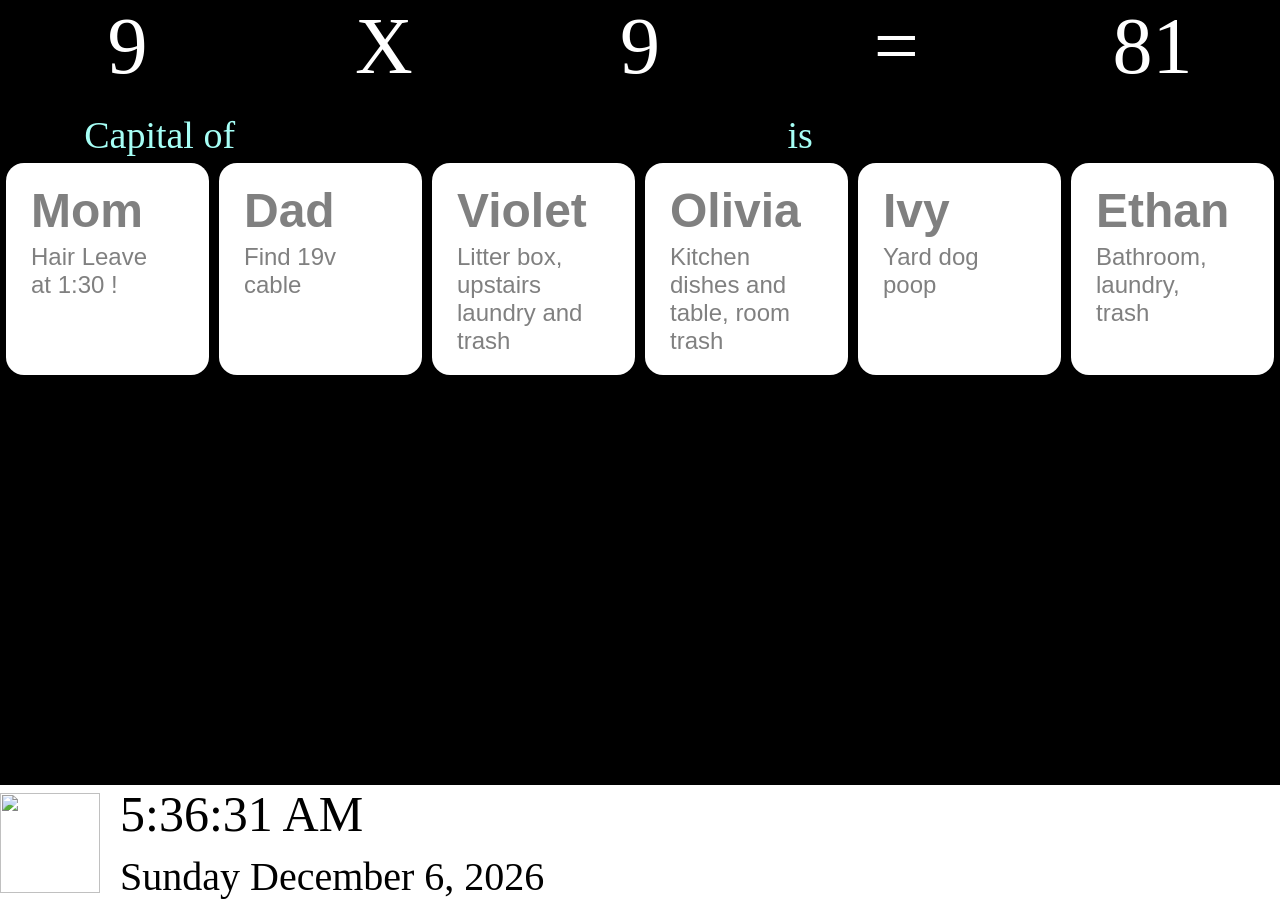
==== index.html @ b6a685a2 "auto-update moon phases" ====
<html>
	<head>
		<meta charset="UTF-8">
		<meta name="viewport" content="width=device-width, initial-scale=1.0">
		<link rel="stylesheet" href="css/styles.css"/>
		<link rel="stylesheet" href="css/charts.css"/>
		<link rel="stylesheet" href="css/backgrounds.css"/>
		<link rel="stylesheet" href="css/buttons.css"/>
		<link rel="stylesheet" href="css/math.css"/>
		<link rel="stylesheet" href="css/statesandcapitals.css"/>
		<link rel="stylesheet" href="css/upcoming.css"/>
		<link rel="stylesheet" href="css/imageslider.css"/>
		<link rel="stylesheet" href="css/datetime.css"/>
		<title>Infobar</title>
	</head>
	<body>
		<div class="main_container">
		<div id="header_top" class="header_top hidden">
			<div>ivy  is going to sams soon</div>
		</div>
		<div id="date_bar" class="date_bar">
			<img id="moon_phase_image" src="https://www.timeanddate.com/scripts/moon.php?i=.99&amp;p=.3&amp;r=0.311" width="100" height="100" class="left-image">
			<div id="time" class="currentTime"></div>
			<div id="date" class="currentDate"></div>
		</div>
		<div class="image_slider hidden" id="image_slider">
			<img src="https://pusheen.com/wp-content/themes/pusheen-custom/img/header-pusheen.gif" alt="Sliding Image">
		</div>
		<p></p>
		<div id="multiply_canvas" class="multiply_canvas hidden">
			<div id="mult1" class="mult_item">9</div>
			<div id="operand" class="mult_item">X</div>
			<div id="mult2"  class="mult_item">9</div>
			<div id="multequals" class="mult_item">=</div>
			<div id="product" class="mult_item">81</div>
		</div>
		<div id="state_canvas" class="component_canvas">
			Capital of 
			<div id="component_state" class="component_item"></div> is 
			<div id="component_capital" class="component_item"></div>
		</div>



		<div class="upcoming">
			<ul id="upcoming_list" class="upcoming-list">
				<!-- Items will be populated here by JavaScript -->
			</ul>
		</div>
		<div style="padding: 4px; margin-top: 20px; margin-left: 20px;"></div>

		
		<div id="button_bar" class="button_bar hidden">
			<div class="button_slot">&nbsp;</div>
			<div class="button_slot">&nbsp;</div>
			<div class="button_slot">&nbsp;</div>
		</div>
		<div class="container hidden">
			<div id="dashboard" class="dashboard table_4 hidden">
				<div id="chore-list" class="cell basic-list chore-list"></div>
				<div id="wish-list" class="cell basic-list wish-list"></div>
				<div id="grocery-list" class="cell basic-list grocery-list"></div>
				<div id="meal-list" class="cell basic-list meal-list cell"></div>
			</div>
			<div id="alerts" class="cell alerts hidden"></div>
			<div id="countdown" class="cell alerts hidden">123</div>
			<div id="finance_strip" class="table_5 hidden">
				<div id="budget" class="cell_small">
					Spending
					<div class="bar-chart" id="barChart"></div>
				</div>
				<div id="debt" class="cell_small">
					Utilities
					<div class="pie-chart-container">
						<div class="pie-chart" id="pieChart"></div>
						<div class="label" id="label1"></div>
						<div class="label" id="label2"></div>
						<div class="label" id="label3"></div>
						<div class="label" id="label4"></div>
					</div>
					<div class="label" id="label1"></div>
					<div class="label" id="label2"></div>
					<div class="label" id="label3"></div>
					<div class="label" id="label4"></div>
				</div>
				<div id="eat-out" class="cell_small">eat-out
					<div class="bar-chart" id="barChart_EatOut"></div>
				</div>
				<div id="savings" class="cell_small">Savings
					<div class="bar-chart" id="barChart_Savings"></div>
					<div id="goals" class="container_col1">
						<div class="row">Dr. Pepper</div>
						<div class="row">Dish Soap</div>
						<div class="row">Milk</div>
						<div class="row">Ham</div>
						<div class="row">Salad & Croutons</div>
						<div class="row">Taco Shells</div>
						<div class="row">Taco Meat</div>
					</div>
				</div>
				<div class="cell_small">
					<div id="grocery" class="container_col1">
						<div class="row">Dr. Pepper</div>
						<div class="row">Dish Soap</div>
						<div class="row">Milk</div>
						<div class="row">Ham</div>
					</div>
				</div>
			</div>
			<!-- <div id="chore-list" class="cell basic-list chore-list"></div>-->
		</div>
		<div class="scene hidden" id="scene">
			<div class="moon"></div>
		</div>
	</div>
		<script src="scripts/scripts.js"></script>
		<script src="scripts/charts.js"></script>
	
		<script>
			
			const slices = [
				{ color: '#4caf50', percent: 30 },
				{ color: '#2196f3', percent: 25 },
				{ color: '#ffeb3b', percent: 20 },
				{ color: '#ff5722', percent: 25 },
        	];

			const labels = ['Internet', 'Power', 'Gas', 'Water'];

			createPieChart('pieChart', slices, labels, 300);

		</script>

		<!-- <script src="scripts/backgrounds.js"></script> -->
		<script src="scripts/math.js"></script>
		<script src="scripts/statesandcapitals.js"></script>
		<script src="scripts/upcoming.js"></script>
		<script src="scripts/date_time.js"></script>

	<!-- 	<script src="scripts/image_slider.js"></script> -->

	</body>
</html>
---- css/styles.css ----
.birthdaybanner {
	background-color: crimson;
	font-size: 70px;
	color: black;
	text-align: center;
}

.alerts {
	background-color: silver;
	margin-top: 10px;
	color: red;
}


.chore-list {
	background-color: lightblue;
}

.basic-cell {
	background-color: black;
	background-color: white;;
	margin-top: 30px;
	font-family: 'Roboto', sans-serif
}

.basic-list {
	list-style-type: none;
	font-family: 'Roboto', sans-serif;
	font-size: 30px;
	margin-top: 30px;
}

.basic-list ul {
	list-style-type: none;
	padding: 0;
	margin: 1;
}

.basic-list li {
	text-align: left;
	padding: 1;
}

.grocery-list {
	background-color: lightgreen;
}

.wish-list {
	background-color: pink;
}

.meal-list {
	background-color: darkred;
	color: white;
}

.table_2 {
	display: grid;
	grid-template-columns: 1fr 1fr;
	gap: 1px;
	border: #000 1px;
}

.table_4 {
	grid-template-columns: 1fr 1fr 1fr 1fr;
	gap: 1px;
	border: 1px dashed #000
}

.table_5 {
	display: grid;
	grid-template-columns: 1fr 1fr 1fr 1fr 1fr;
	gap: 1px;
	border: 1px groove orange;
}

.cell {
	border: 1px darkorange;
	border-style: groove;
	padding: 2px;
	text-align: center;
	font-size: 30px;
	color: yellow;
}

.cell_small {
	border: 1px sienna;
	border-style: double;
	padding: 2px;
	text-align: center;
	font-size: 16px;
	color: yellow;
}

.dark {
	background-color: black;
	color: gold;
}

.alert-large {
	font-size: 100px;
}



div {
	background-color: black;
	color: gray;
	font-size: 50;
}
.main_container {
	min-height: 100vh; /* Ensures body takes at least 100% of the viewport height */
    box-sizing: border-box; /* Includes padding and borders in the height calculation */
}
html, body {
    height: 100%;
    margin: 0;
    padding: 0;
}

body {
    min-height: 100vh; /* Ensures body takes at least 100% of the viewport height */
    box-sizing: border-box; /* Includes padding and borders in the height calculation */
}



.container_col1 {
	display: flex;
	flex-direction: column;
	/* Arrange child divs in a column (one per row) */
	max-width: 100px;
	/* Optional: set a max width */
	margin: 1px;
	/* Center the container horizontally */
	font-size: 14px;
}

.container { 
    margin: 0 auto;
    padding: 0 1rem;
    display: flex;
    flex-direction: row;
    align-items: stretch;
}

.row {
	padding: 1px;
	border: 1px solid #ddd; 
	border-radius: 2rem;
	/* Border around each row */
	background-color: rgb(242, 242, 193);
	/* Light background color */
	margin-bottom: 1px;
	/* Space between rows */
	font-size: inherit;
}
.left-content {
	margin-top: 20px;
	display: flex;
	flex-direction: column;
	/* Stack text and image vertically */
	justify-content: center;
	/* Center the text and image vertically */
	flex: 1;
	text-align: left;
}

.right-content {
	text-align: right;
}
.right-content img {
	max-height: 200px;
	height: auto;
	width: auto;
	/* Maintains aspect ratio */
}

.hidden {
	display: none;
}

.header_top {
    width: 100%;
    padding: 1rem;
}

.body-grid {
    width: 100%;
    display: grid;
    grid-template-columns: repeat(6, 1fr);
    gap: 2rem;
}

.body-grid__item {
    padding: 2rem;
    border: 1px solid #ddd;
    background-color: #f9f9f9;
}

.footer {
    width: 100%;
    padding: 1rem;
    background-color: #444;
    color: #fff;
    text-align: center;
}
---- css/charts.css ----
.bar-chart {
    display: flex;
    align-items: flex-end;
    justify-content: space-between;
    width: 200px;
    height: 100px;
    margin: 3px auto;
    border: none;
}

.bar {
    width: 30px;
    background-color: #4caf50;
    text-align: center;
    color: #fff;
    margin: 0 2px;
    display: flex;
    align-items: flex-end;
    justify-content: center;
    font-size: 12px;
    border-radius: 5px 5px 0 0;
}

.line-chart {
    width: 300px;
    height: 200px;
    margin: 50px auto;
}

.pie-chart-container {
    position: relative;
    width: 300px;
    height: 200px;
    margin: 1px auto;
}

.pie-chart {
    width: 100%;
    height: 100%;
    border-radius: 50%;
    position: absolute;
    top: 0;
    left: 0;
}

.label {
    position: absolute;
    font-size: 12px;
    font-weight: bold;
    color: white;
    transform: translate(-50%, -50%);
}
---- css/backgrounds.css ----
.scene {
    position: relative;
    height: 100vh; /* Full height of the viewport */
    width: 100vw;
    background-color: #000; /* Example scene background */
    overflow: hidden;
}

.moon {
    position: absolute;
    bottom: 0;
    left: 50%;
    transform: translateX(-50%) translateY(0); /* Start at the bottom */
    background: radial-gradient(circle at 30% 30%, #ffff99, #ffff99 15%, #e6e6e6 30%, #e6e6e6);
    box-shadow: 0 0 20px #ffff99;
    width: 100px;
    height: 100px;
    background-color: #fff;
    border-radius: 50%; /* Make the moon a circle */
    transition: transform 10s ease-in-out;
}


.star {
    position: absolute;
    width: 2px;
    height: 2px;
    background-color: white;
    border-radius: 50%;
    animation: twinkle linear infinite;
}

.cloud {
    position: absolute;
    height: 100px;
    animation: floatCloud 1s linear infinite;  /* Adjust the duration as needed */
}

.cloud-part {
    position: absolute;
    background: rgba(255, 255, 255, 0.3);
    border-radius: 50%;
}

@keyframes floatCloud {
    0% { transform: translateX(-100%); }
    100% { transform: translateX(100vw); }
}

@keyframes twinkle {
    0%, 100% { opacity: 0; }
    50% { opacity: 1; }
}
---- css/buttons.css ----
.button_bar {
	position: fixed;
	top: 0;
	left: 0;
	height: 100%;
	width: 100px;
}

.button_slot {
	margin: 5px;
	background-color: rgb(255, 255, 255);
	border: #000;
	border-width: 2px;
	border-radius: 50px;
	width: 100px;
	height: 100px;
	visibility: visible;
}
---- css/math.css ----
.multiply_canvas {
	background-color: #000;
	color: rgb(144, 124, 255);
	font-size: 60px;
	display: grid;
	grid-template-columns: 1fr 1fr 1fr 1fr 1fr;
	gap: 1px;
	border: 1;
}

.mult_item {
	border: 1px rgb(251, 251, 251);
	border-style: none;
	padding: 1px;
	text-align: center;
	font-size: 80px;
	color: rgb(255, 255, 255);
	background-color: #000000;
}
---- css/statesandcapitals.css ----
.component_canvas {
	background-color: rgba(0, 0, 0, 0.566);
	color: rgb(166, 255, 246);
	font-size: 38px;
	display: grid;
	grid-template-columns: 1fr 1fr 1fr 1fr;
	gap: 1px;
	border: 1;
    text-align: center;
    margin-top: 20px;
	margin-bottom: 5px;
}

.component_item {
	border: 1px rgb(25, 0, 255);
	border-style: none;
	padding: 1px;
	text-align: center;
	font-size: 42px;
	color: rgb(192, 217, 249);
	background-color: #000000;
    text-align: center;
}
---- css/upcoming.css ----
.upcoming {
    font-family: Verdana, Geneva, Tahoma, sans-serif;
    background-color: rgb(0, 0, 0);
    font-size: large;
    color: black;
    margin: 0;
    padding: 1px;
    border-radius: 10px;
}

.upcoming-list {
    background-color: rgb(0, 0, 0);
    font-size: large;
    color: black;
    margin: 0;
    padding: 0;
    display: flex;
    justify-content: space-between; /* Space items evenly */
    flex-wrap: nowrap; /* Prevent wrapping to new rows */
}

.upcoming-item {
    width: calc(80% - 5px); /* Ensure each item takes 20% of the row (5 items per row) */
    font-size: 24px;
    background-color: white;
    border-radius: 18px;
    padding: 10px;
    margin: 0 5px;
    list-style-type: none;
    text-align: left;
    text-wrap: nowrap;
}

.upcoming-item h1 {
    margin: 0;
    padding: 0;
}

.upcoming-item span {
    display: block; /* Make sure the span behaves like a paragraph */
    margin-top: 5px;
    white-space: normal; /* Allow natural word wrapping */
    word-wrap: normal; /* Ensure text wraps normally */
    overflow-wrap: break-word; /* Break long words if necessary */
}
---- css/imageslider.css ----
/* Style for the image container that will slide */
.image-slider {
    position: fixed;
    bottom: -100%; /* Start off-screen */
    left: 0;
    width: 100%; /* Adjust the width as needed */
    height: 300px; /* Adjust the height to your needs */
    background-color: transparent;
    z-index: 4; /* Behind the date_bar */
    overflow: hidden;
    transition: bottom 10s ease-in-out; /* Slow transition */
}

.image-slider img {
    width: 100%;
    height: 100%;
    object-fit: cover; /* Adjust to keep image aspect ratio */
}
---- css/datetime.css ----
.date_bar {
    display: grid;
    grid-template-columns: auto 1fr; /* Two columns: image on the left, text on the right */
    grid-template-rows: auto auto; /* Two rows */
    gap: 10px; /* Optional: space between image and text */
    align-items: center;
    position: fixed;
    bottom: 0;
    left: 0;
    width: 100%;
    z-index: 5;
    background-color: white;
    color: #000;
}

.left-image {
    grid-row: span 2; /* Image spans two rows */
    max-height: 100px; /* Adjust as needed */
    margin-right: 10px;
}

.text-container {
    display: grid;
    grid-template-rows: auto auto; /* Two rows for time and date */
    text-align: right;
}

.currentTime {
    font-size: 50px;
    background-color: white;
    color: black;
}

.currentDate {
    font-size: 40px;
    background-color: white;
    color: black;
}
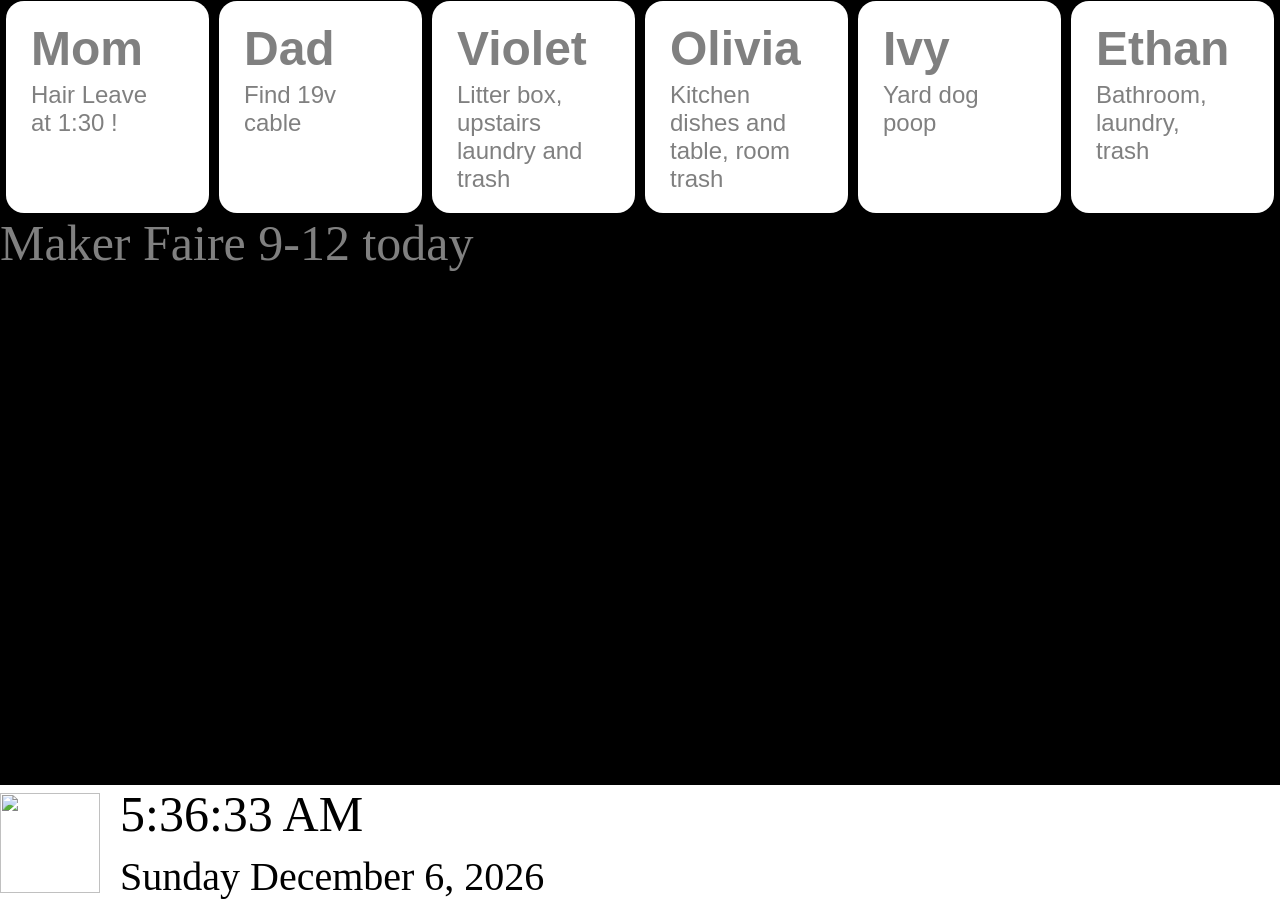
==== commit 50adca25: "reordered styles" ====
--- a/index.html
+++ b/index.html
@@ -2,31 +2,35 @@
 	<head>
 		<meta charset="UTF-8">
 		<meta name="viewport" content="width=device-width, initial-scale=1.0">
+		<title>Infobar</title>
+		<link rel="stylesheet" href="css/alerts.css"/>
+		<link rel="stylesheet" href="css/backgrounds.css"/>
+		<link rel="stylesheet" href="css/birthday.css"/>
+		<link rel="stylesheet" href="css/buttons.css"/>
+		<link rel="stylesheet" href="css/charts.css"/>
+		<link rel="stylesheet" href="css/chores.css"/>
+		<link rel="stylesheet" href="css/datetime.css"/>
+		<link rel="stylesheet" href="css/grocery.css"/>
+		<link rel="stylesheet" href="css/imageslider.css"/>
+		<link rel="stylesheet" href="css/math.css"/>
+		<link rel="stylesheet" href="css/meals.css"/>
+		<link rel="stylesheet" href="css/statesandcapitals.css"/>
 		<link rel="stylesheet" href="css/styles.css"/>
-		<link rel="stylesheet" href="css/charts.css"/>
-		<link rel="stylesheet" href="css/backgrounds.css"/>
-		<link rel="stylesheet" href="css/buttons.css"/>
-		<link rel="stylesheet" href="css/math.css"/>
-		<link rel="stylesheet" href="css/statesandcapitals.css"/>
 		<link rel="stylesheet" href="css/upcoming.css"/>
-		<link rel="stylesheet" href="css/imageslider.css"/>
-		<link rel="stylesheet" href="css/datetime.css"/>
-		<title>Infobar</title>
+		<link rel="stylesheet" href="css/wish.css"/>
+
 	</head>
 	<body>
 		<div class="main_container">
-		<div id="header_top" class="header_top hidden">
-			<div>ivy  is going to sams soon</div>
-		</div>
+
 		<div id="date_bar" class="date_bar">
-			<img id="moon_phase_image" src="https://www.timeanddate.com/scripts/moon.php?i=.99&amp;p=.3&amp;r=0.311" width="100" height="100" class="left-image">
+			<img id="moon_phase_image" src="https://www.timeanddate.com/scripts/moon.php?i=.99&amp;p=.3&amp;r=0.311" width="100" height="100" class="left-image">	
 			<div id="time" class="currentTime"></div>
 			<div id="date" class="currentDate"></div>
 		</div>
 		<div class="image_slider hidden" id="image_slider">
 			<img src="https://pusheen.com/wp-content/themes/pusheen-custom/img/header-pusheen.gif" alt="Sliding Image">
 		</div>
-		<p></p>
 		<div id="multiply_canvas" class="multiply_canvas hidden">
 			<div id="mult1" class="mult_item">9</div>
 			<div id="operand" class="mult_item">X</div>
@@ -34,7 +38,7 @@
 			<div id="multequals" class="mult_item">=</div>
 			<div id="product" class="mult_item">81</div>
 		</div>
-		<div id="state_canvas" class="component_canvas">
+		<div id="state_canvas" class="component_canvas hidden">
 			Capital of 
 			<div id="component_state" class="component_item"></div> is 
 			<div id="component_capital" class="component_item"></div>
@@ -44,12 +48,15 @@
 
 		<div class="upcoming">
 			<ul id="upcoming_list" class="upcoming-list">
-				<!-- Items will be populated here by JavaScript -->
 			</ul>
 		</div>
-		<div style="padding: 4px; margin-top: 20px; margin-left: 20px;"></div>
-
-		
+	
+		<div class="countdown hidden">
+			<div class="countdown_timer" id="countdown_timer"></div>
+		</div>
+		<div id="header_top" class="alert">
+			<div>Maker Faire 9-12 today</div>
+		</div>
 		<div id="button_bar" class="button_bar hidden">
 			<div class="button_slot">&nbsp;</div>
 			<div class="button_slot">&nbsp;</div>
--- a/css/alerts.css
+++ b/css/alerts.css
@@ -0,0 +1,8 @@
+.alerts {
+	background-color: silver;
+	margin-top: 10px;
+	color: red;
+}
+.alert-large {
+	font-size: 100px;
+}
--- a/css/birthday.css
+++ b/css/birthday.css
@@ -0,0 +1,6 @@
+.birthdaybanner {
+	background-color: crimson;
+	font-size: 70px;
+	color: black;
+	text-align: center;
+}
--- a/css/chores.css
+++ b/css/chores.css
@@ -0,0 +1,3 @@
+.chore-list {
+	background-color: lightblue;
+}
--- a/css/datetime.css
+++ b/css/datetime.css
@@ -38,3 +38,53 @@
 }
 
 
+.countdown {
+    position: relative;
+    width: 100px;
+    height: 100px;
+}
+
+.countdown_timer {
+    position: relative;
+    width: 100%;
+    height: 100%;
+    border-radius: 50%;
+    border: 10px solid #3498db;
+    overflow: hidden;
+}
+
+.countdown_timer::before {
+    content: '';
+    position: absolute;
+    top: 0;
+    left: 0;
+    width: 100%;
+    height: 100%;
+    border-radius: 50%;
+    border: 10px solid transparent;
+    border-top-color: #e74c3c;
+    transform-origin: center;
+    animation: countdown 60s linear infinite;
+}
+
+@keyframes countdown {
+    from {
+        transform: rotate(0deg);
+    }
+    to {
+        transform: rotate(360deg);
+    }
+}
+
+.countdown_timer::after {
+    content: '60s';
+    position: absolute;
+    top: 50%;
+    left: 50%;
+    transform: translate(-50%, -50%);
+    font-size: 2rem;
+    font-weight: bold;
+    color: #333;
+}
+
+
--- a/css/grocery.css
+++ b/css/grocery.css
@@ -0,0 +1,3 @@
+.grocery-list {
+	background-color: lightgreen;
+}
--- a/css/meals.css
+++ b/css/meals.css
@@ -0,0 +1,4 @@
+.meal-list {
+	background-color: darkred;
+	color: white;
+}
--- a/css/styles.css
+++ b/css/styles.css
@@ -1,22 +1,14 @@
-
-
-.birthdaybanner {
-	background-color: crimson;
-	font-size: 70px;
-	color: black;
-	text-align: center;
+html, body {
+    height: 100%;
+    margin: 0;
+    padding: 0;
 }
 
-.alerts {
-	background-color: silver;
-	margin-top: 10px;
-	color: red;
+body {
+    min-height: 100vh; /* Ensures body takes at least 100% of the viewport height */
+    box-sizing: border-box; /* Includes padding and borders in the height calculation */
 }
 
-
-.chore-list {
-	background-color: lightblue;
-}
 
 .basic-cell {
 	background-color: black;
@@ -43,18 +35,11 @@
 	padding: 1;
 }
 
-.grocery-list {
-	background-color: lightgreen;
-}
 
-.wish-list {
-	background-color: pink;
-}
 
-.meal-list {
-	background-color: darkred;
-	color: white;
-}
+
+
+
 
 .table_2 {
 	display: grid;
@@ -99,12 +84,6 @@
 	color: gold;
 }
 
-.alert-large {
-	font-size: 100px;
-}
-
-
-
 div {
 	background-color: black;
 	color: gray;
@@ -112,16 +91,6 @@
 }
 .main_container {
 	min-height: 100vh; /* Ensures body takes at least 100% of the viewport height */
-    box-sizing: border-box; /* Includes padding and borders in the height calculation */
-}
-html, body {
-    height: 100%;
-    margin: 0;
-    padding: 0;
-}
-
-body {
-    min-height: 100vh; /* Ensures body takes at least 100% of the viewport height */
     box-sizing: border-box; /* Includes padding and borders in the height calculation */
 }
 
--- a/css/wish.css
+++ b/css/wish.css
@@ -0,0 +1,3 @@
+.wish-list {
+	background-color: pink;
+}
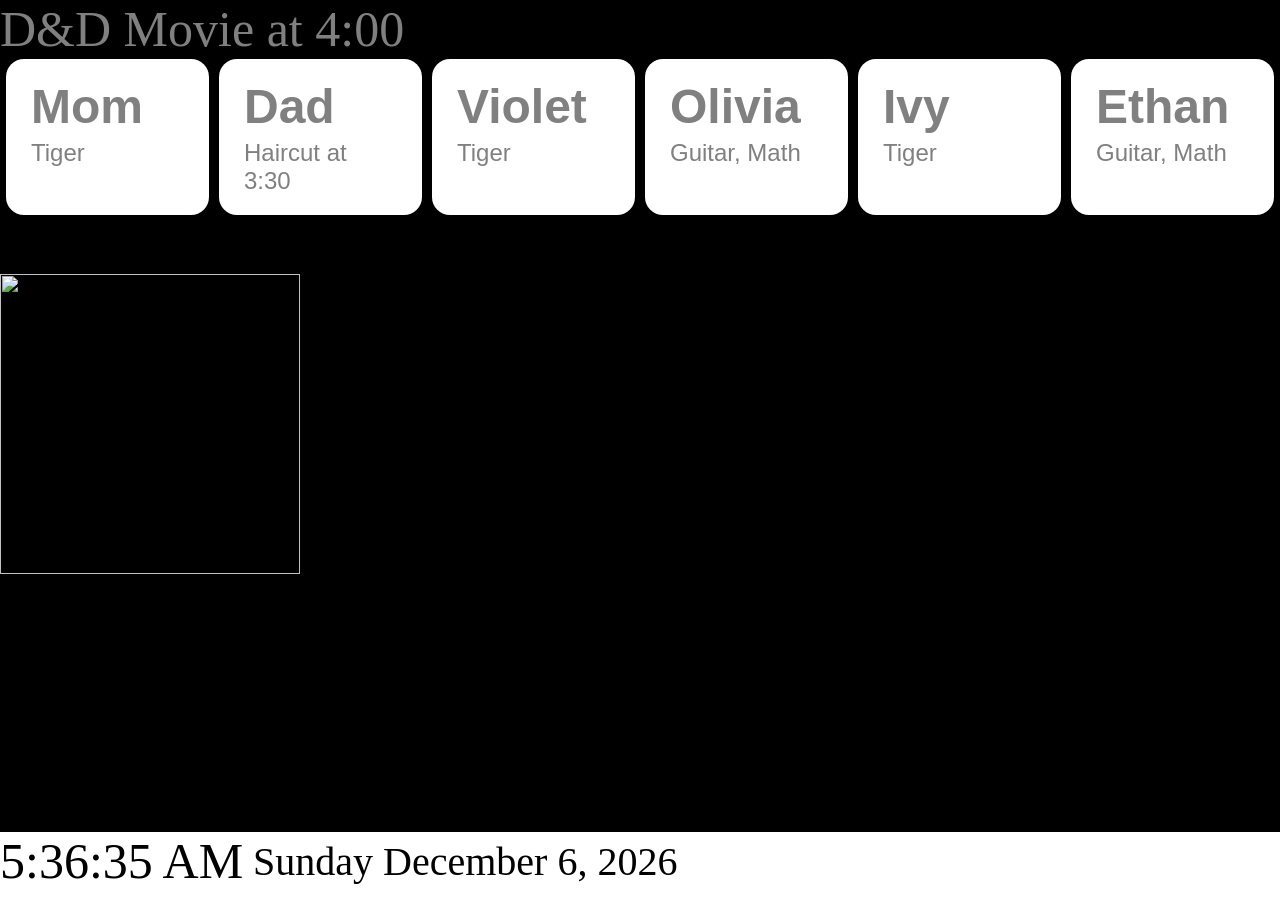
==== commit 5c79bc4d: "big moon" ====
--- a/index.html
+++ b/index.html
@@ -15,16 +15,20 @@
 		<link rel="stylesheet" href="css/math.css"/>
 		<link rel="stylesheet" href="css/meals.css"/>
 		<link rel="stylesheet" href="css/statesandcapitals.css"/>
-		<link rel="stylesheet" href="css/styles.css"/>
+
 		<link rel="stylesheet" href="css/upcoming.css"/>
 		<link rel="stylesheet" href="css/wish.css"/>
+		<link rel="stylesheet" href="css/styles.css"/>
 
 	</head>
 	<body>
 		<div class="main_container">
+			<div id="header_top" class="alert">	
+				<div>D&D Movie at 4:00</div>
+			</div>
 
 		<div id="date_bar" class="date_bar">
-			<img id="moon_phase_image" src="https://www.timeanddate.com/scripts/moon.php?i=.99&amp;p=.3&amp;r=0.311" width="100" height="100" class="left-image">	
+
 			<div id="time" class="currentTime"></div>
 			<div id="date" class="currentDate"></div>
 		</div>
@@ -50,13 +54,14 @@
 			<ul id="upcoming_list" class="upcoming-list">
 			</ul>
 		</div>
+<Br>
+		<img id="moon_phase_image" src="https://www.timeanddate.com/scripts/moon.php?i=.99&amp;p=.3&amp;r=0.311" width="300" height="300" >	
 	
 		<div class="countdown hidden">
 			<div class="countdown_timer" id="countdown_timer"></div>
 		</div>
-		<div id="header_top" class="alert">
-			<div>Maker Faire 9-12 today</div>
-		</div>
+	
+
 		<div id="button_bar" class="button_bar hidden">
 			<div class="button_slot">&nbsp;</div>
 			<div class="button_slot">&nbsp;</div>
--- a/css/styles.css
+++ b/css/styles.css
@@ -7,6 +7,7 @@
 body {
     min-height: 100vh; /* Ensures body takes at least 100% of the viewport height */
     box-sizing: border-box; /* Includes padding and borders in the height calculation */
+	overflow: hidden;
 }
 
 
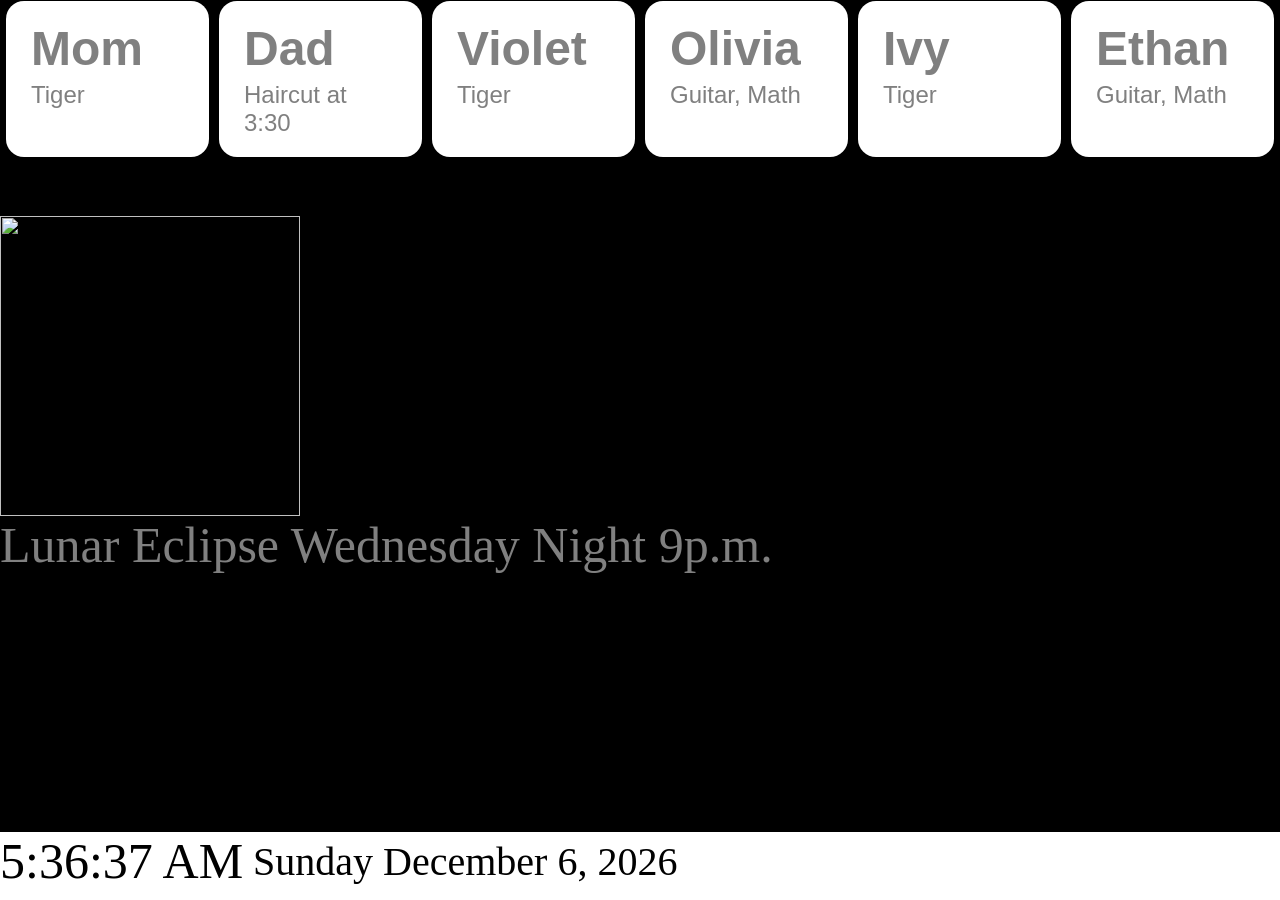
==== commit c4623bef: "adjustments for waning" ====
--- a/index.html
+++ b/index.html
@@ -24,7 +24,7 @@
 	<body>
 		<div class="main_container">
 			<div id="header_top" class="alert">	
-				<div>D&D Movie at 4:00</div>
+				<div></div>
 			</div>
 
 		<div id="date_bar" class="date_bar">
@@ -35,6 +35,7 @@
 		<div class="image_slider hidden" id="image_slider">
 			<img src="https://pusheen.com/wp-content/themes/pusheen-custom/img/header-pusheen.gif" alt="Sliding Image">
 		</div>
+
 		<div id="multiply_canvas" class="multiply_canvas hidden">
 			<div id="mult1" class="mult_item">9</div>
 			<div id="operand" class="mult_item">X</div>
@@ -56,7 +57,7 @@
 		</div>
 <Br>
 		<img id="moon_phase_image" src="https://www.timeanddate.com/scripts/moon.php?i=.99&amp;p=.3&amp;r=0.311" width="300" height="300" >	
-	
+		<div>Lunar Eclipse Wednesday Night 9p.m.</div>
 		<div class="countdown hidden">
 			<div class="countdown_timer" id="countdown_timer"></div>
 		</div>
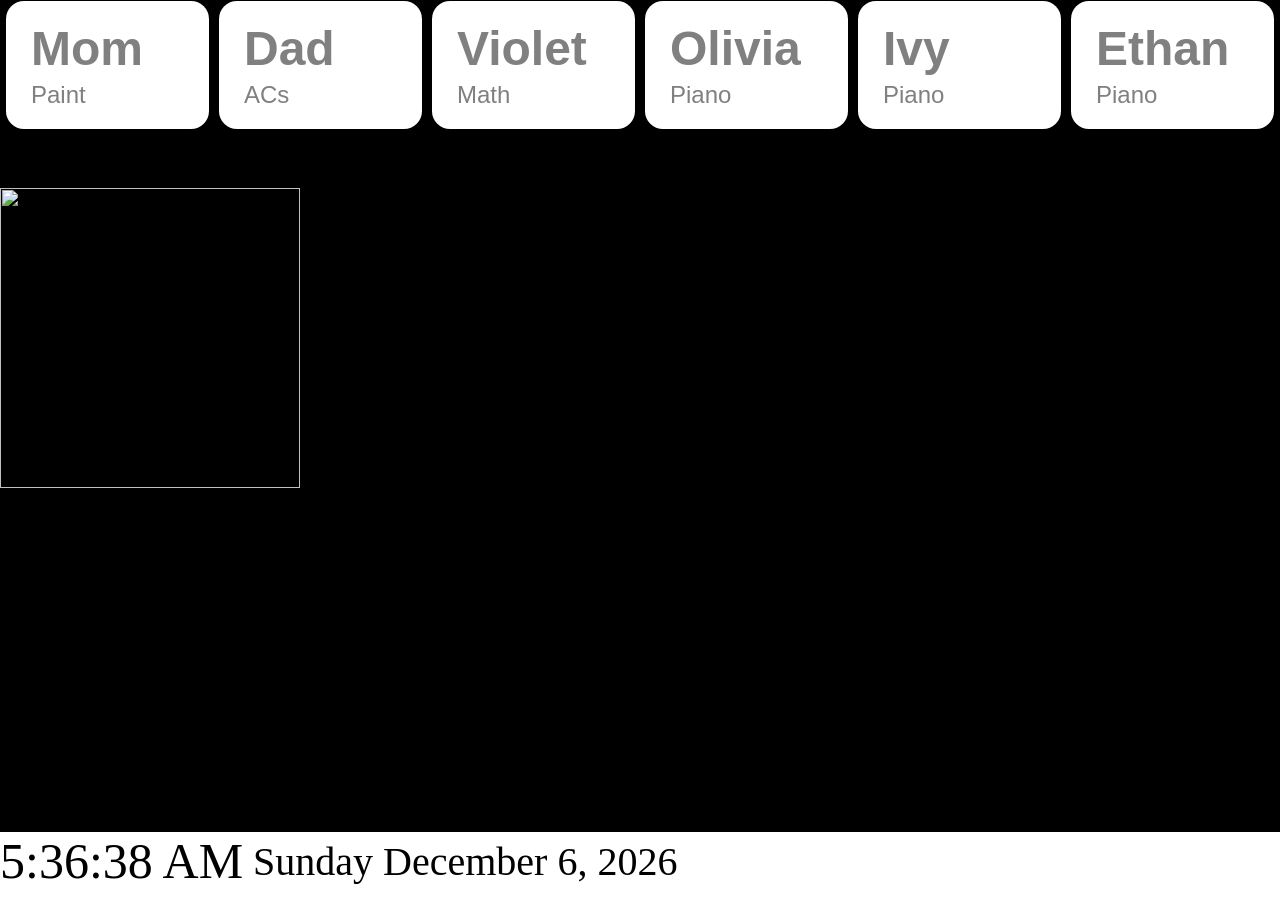
==== commit c97b9bef: "updates" ====
--- a/index.html
+++ b/index.html
@@ -23,8 +23,8 @@
 	</head>
 	<body>
 		<div class="main_container">
-			<div id="header_top" class="alert">	
-				<div></div>
+			<div id="header_top" class="alert hidden">	
+				<div>Ivy Dance Class - 3:30</div>
 			</div>
 
 		<div id="date_bar" class="date_bar">
@@ -57,7 +57,6 @@
 		</div>
 <Br>
 		<img id="moon_phase_image" src="https://www.timeanddate.com/scripts/moon.php?i=.99&amp;p=.3&amp;r=0.311" width="300" height="300" >	
-		<div>Lunar Eclipse Wednesday Night 9p.m.</div>
 		<div class="countdown hidden">
 			<div class="countdown_timer" id="countdown_timer"></div>
 		</div>
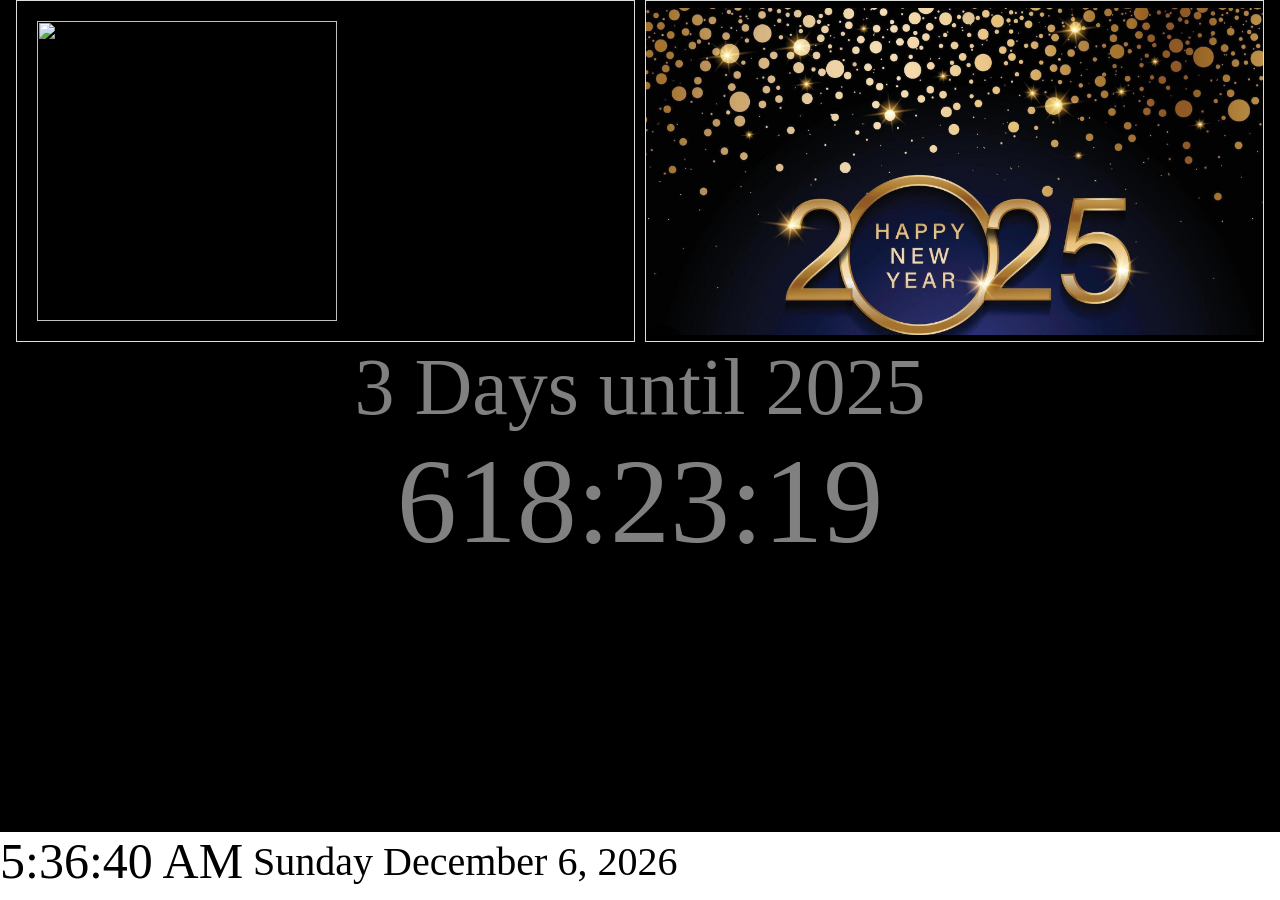
==== commit 9ff9a70c: "updates" ====
--- a/index.html
+++ b/index.html
@@ -1,34 +1,34 @@
 <html>
-	<head>
-		<meta charset="UTF-8">
-		<meta name="viewport" content="width=device-width, initial-scale=1.0">
-		<title>Infobar</title>
-		<link rel="stylesheet" href="css/alerts.css"/>
-		<link rel="stylesheet" href="css/backgrounds.css"/>
-		<link rel="stylesheet" href="css/birthday.css"/>
-		<link rel="stylesheet" href="css/buttons.css"/>
-		<link rel="stylesheet" href="css/charts.css"/>
-		<link rel="stylesheet" href="css/chores.css"/>
-		<link rel="stylesheet" href="css/datetime.css"/>
-		<link rel="stylesheet" href="css/grocery.css"/>
-		<link rel="stylesheet" href="css/imageslider.css"/>
-		<link rel="stylesheet" href="css/math.css"/>
-		<link rel="stylesheet" href="css/meals.css"/>
-		<link rel="stylesheet" href="css/statesandcapitals.css"/>
 
-		<link rel="stylesheet" href="css/upcoming.css"/>
-		<link rel="stylesheet" href="css/wish.css"/>
-		<link rel="stylesheet" href="css/styles.css"/>
+<head>
+	<meta charset="UTF-8">
+	<meta name="viewport" content="width=device-width, initial-scale=1.0">
+	<title>Infobar</title>
+	<link rel="stylesheet" href="css/alerts.css" />
+	<link rel="stylesheet" href="css/backgrounds.css" />
+	<link rel="stylesheet" href="css/birthday.css" />
+	<link rel="stylesheet" href="css/buttons.css" />
+	<link rel="stylesheet" href="css/charts.css" />
+	<link rel="stylesheet" href="css/chores.css" />
+	<link rel="stylesheet" href="css/datetime.css" />
+	<link rel="stylesheet" href="css/grocery.css" />
+	<link rel="stylesheet" href="css/imageslider.css" />
+	<link rel="stylesheet" href="css/math.css" />
+	<link rel="stylesheet" href="css/meals.css" />
+	<link rel="stylesheet" href="css/statesandcapitals.css" />
+	<link rel="stylesheet" href="css/upcoming.css" />
+	<link rel="stylesheet" href="css/wish.css" />
+	<link rel="stylesheet" href="css/styles.css" />
+	<link rel="stylesheet" href="css/newyear.css" />
 
-	</head>
-	<body>
-		<div class="main_container">
-			<div id="header_top" class="alert hidden">	
-				<div>Ivy Dance Class - 3:30</div>
-			</div>
+</head>
 
+<body>
+	<div class="main_container">
+		<div id="header_top" class="alert hidden">
+			<div>Ivy Dance Class - 3:30</div>
+		</div>
 		<div id="date_bar" class="date_bar">
-
 			<div id="time" class="currentTime"></div>
 			<div id="date" class="currentDate"></div>
 		</div>
@@ -39,117 +39,139 @@
 		<div id="multiply_canvas" class="multiply_canvas hidden">
 			<div id="mult1" class="mult_item">9</div>
 			<div id="operand" class="mult_item">X</div>
-			<div id="mult2"  class="mult_item">9</div>
+			<div id="mult2" class="mult_item">9</div>
 			<div id="multequals" class="mult_item">=</div>
 			<div id="product" class="mult_item">81</div>
 		</div>
 		<div id="state_canvas" class="component_canvas hidden">
-			Capital of 
-			<div id="component_state" class="component_item"></div> is 
+			Capital of
+			<div id="component_state" class="component_item"></div> is
 			<div id="component_capital" class="component_item"></div>
 		</div>
-
-
-
-		<div class="upcoming">
+		<div class="upcoming hidden">
 			<ul id="upcoming_list" class="upcoming-list">
 			</ul>
 		</div>
-<Br>
-		<img id="moon_phase_image" src="https://www.timeanddate.com/scripts/moon.php?i=.99&amp;p=.3&amp;r=0.311" width="300" height="300" >	
-		<div class="countdown hidden">
-			<div class="countdown_timer" id="countdown_timer"></div>
+		<div class="container">
+			<div class="column left">
+				<img id="moon_phase_image" src="https://www.timeanddate.com/scripts/moon.php?i=.99&amp;p=.3&amp;r=0.311"
+					width="300" height="300">
+			</div>
+			<div class="column right" id="newyear_image"></div>
 		</div>
-	
+		<div style="text-align: center; font-size: 80px;">3 Days until 2025</div>
 
-		<div id="button_bar" class="button_bar hidden">
-			<div class="button_slot">&nbsp;</div>
-			<div class="button_slot">&nbsp;</div>
-			<div class="button_slot">&nbsp;</div>
+		<div style="text-align: center; font-size: 120px;" id="new_year_countdown">00:00:00</div>
+	</div>
+	</div>
+
+	</div>
+
+
+	<div class="countdown hidden">
+		<div class="countdown_timer" id="countdown_timer"></div>
+	</div>
+
+
+	<div id="button_bar" class="button_bar hidden">
+		<div class="button_slot">&nbsp;</div>
+		<div class="button_slot">&nbsp;</div>
+		<div class="button_slot">&nbsp;</div>
+	</div>
+	<div class="container hidden">
+		<div id="dashboard" class="dashboard table_4 hidden">
+			<div id="chore-list" class="cell basic-list chore-list"></div>
+			<div id="wish-list" class="cell basic-list wish-list"></div>
+			<div id="grocery-list" class="cell basic-list grocery-list"></div>
+			<div id="meal-list" class="cell basic-list meal-list cell"></div>
 		</div>
-		<div class="container hidden">
-			<div id="dashboard" class="dashboard table_4 hidden">
-				<div id="chore-list" class="cell basic-list chore-list"></div>
-				<div id="wish-list" class="cell basic-list wish-list"></div>
-				<div id="grocery-list" class="cell basic-list grocery-list"></div>
-				<div id="meal-list" class="cell basic-list meal-list cell"></div>
+		<div id="alerts" class="cell alerts hidden"></div>
+		<div id="countdown" class="cell alerts hidden">123</div>
+		<div id="finance_strip" class="table_5 hidden">
+			<div id="budget" class="cell_small">
+				Spending
+				<div class="bar-chart" id="barChart"></div>
 			</div>
-			<div id="alerts" class="cell alerts hidden"></div>
-			<div id="countdown" class="cell alerts hidden">123</div>
-			<div id="finance_strip" class="table_5 hidden">
-				<div id="budget" class="cell_small">
-					Spending
-					<div class="bar-chart" id="barChart"></div>
-				</div>
-				<div id="debt" class="cell_small">
-					Utilities
-					<div class="pie-chart-container">
-						<div class="pie-chart" id="pieChart"></div>
-						<div class="label" id="label1"></div>
-						<div class="label" id="label2"></div>
-						<div class="label" id="label3"></div>
-						<div class="label" id="label4"></div>
-					</div>
+			<div id="debt" class="cell_small">
+				Utilities
+				<div class="pie-chart-container">
+					<div class="pie-chart" id="pieChart"></div>
 					<div class="label" id="label1"></div>
 					<div class="label" id="label2"></div>
 					<div class="label" id="label3"></div>
 					<div class="label" id="label4"></div>
 				</div>
-				<div id="eat-out" class="cell_small">eat-out
-					<div class="bar-chart" id="barChart_EatOut"></div>
-				</div>
-				<div id="savings" class="cell_small">Savings
-					<div class="bar-chart" id="barChart_Savings"></div>
-					<div id="goals" class="container_col1">
-						<div class="row">Dr. Pepper</div>
-						<div class="row">Dish Soap</div>
-						<div class="row">Milk</div>
-						<div class="row">Ham</div>
-						<div class="row">Salad & Croutons</div>
-						<div class="row">Taco Shells</div>
-						<div class="row">Taco Meat</div>
-					</div>
-				</div>
-				<div class="cell_small">
-					<div id="grocery" class="container_col1">
-						<div class="row">Dr. Pepper</div>
-						<div class="row">Dish Soap</div>
-						<div class="row">Milk</div>
-						<div class="row">Ham</div>
-					</div>
+				<div class="label" id="label1"></div>
+				<div class="label" id="label2"></div>
+				<div class="label" id="label3"></div>
+				<div class="label" id="label4"></div>
+			</div>
+			<div id="eat-out" class="cell_small">eat-out
+				<div class="bar-chart" id="barChart_EatOut"></div>
+			</div>
+			<div id="savings" class="cell_small">Savings
+				<div class="bar-chart" id="barChart_Savings"></div>
+				<div id="goals" class="container_col1">
+					<div class="row">Dr. Pepper</div>
+					<div class="row">Dish Soap</div>
+					<div class="row">Milk</div>
+					<div class="row">Ham</div>
+					<div class="row">Salad & Croutons</div>
+					<div class="row">Taco Shells</div>
+					<div class="row">Taco Meat</div>
 				</div>
 			</div>
-			<!-- <div id="chore-list" class="cell basic-list chore-list"></div>-->
+			<div class="cell_small">
+				<div id="grocery" class="container_col1">
+					<div class="row">Dr. Pepper</div>
+					<div class="row">Dish Soap</div>
+					<div class="row">Milk</div>
+					<div class="row">Ham</div>
+				</div>
+			</div>
 		</div>
-		<div class="scene hidden" id="scene">
-			<div class="moon"></div>
-		</div>
+		<!-- <div id="chore-list" class="cell basic-list chore-list"></div>-->
 	</div>
-		<script src="scripts/scripts.js"></script>
-		<script src="scripts/charts.js"></script>
-	
-		<script>
-			
-			const slices = [
-				{ color: '#4caf50', percent: 30 },
-				{ color: '#2196f3', percent: 25 },
-				{ color: '#ffeb3b', percent: 20 },
-				{ color: '#ff5722', percent: 25 },
-        	];
+	<div class="scene hidden" id="scene">
+		<div class="moon"></div>
+	</div>
+	</div>
+	<script src="scripts/scripts.js"></script>
+	<script src="scripts/charts.js"></script>
+	<script src="scripts/christmas.js"></script>
 
-			const labels = ['Internet', 'Power', 'Gas', 'Water'];
+	<script>
+		const slices = [{
+				color: '#4caf50',
+				percent: 30
+			},
+			{
+				color: '#2196f3',
+				percent: 25
+			},
+			{
+				color: '#ffeb3b',
+				percent: 20
+			},
+			{
+				color: '#ff5722',
+				percent: 25
+			},
+		];
 
-			createPieChart('pieChart', slices, labels, 300);
+		const labels = ['Internet', 'Power', 'Gas', 'Water'];
 
-		</script>
+		createPieChart('pieChart', slices, labels, 300);
+	</script>
 
-		<!-- <script src="scripts/backgrounds.js"></script> -->
-		<script src="scripts/math.js"></script>
-		<script src="scripts/statesandcapitals.js"></script>
-		<script src="scripts/upcoming.js"></script>
-		<script src="scripts/date_time.js"></script>
+	<!-- <script src="scripts/backgrounds.js"></script> -->
+	<script src="scripts/math.js"></script>
+	<script src="scripts/statesandcapitals.js"></script>
+	<script src="scripts/upcoming.js"></script>
+	<script src="scripts/date_time.js"></script>
 
 	<!-- 	<script src="scripts/image_slider.js"></script> -->
 
-	</body>
-</html>
+</body>
+
+</html>
--- a/css/newyear.css
+++ b/css/newyear.css
@@ -0,0 +1,25 @@
+.container {
+    display: flex;
+    flex-wrap: nowrap; /* Ensures no wrapping of columns */
+    gap: 10px; /* Optional space between columns */
+}
+
+.column {
+    flex: 1; /* Equal width for both columns */
+    padding: 20px;
+    border: 1px solid #ddd; /* Optional for visibility */
+}
+
+.left {
+    background-color: black; /* Light background for the left column */
+}
+.right {
+    background-color: black;
+    background-image: url('../images/newyear/newyear4.png');
+    background-size: contain; /* Ensures the whole image fits */
+    background-repeat: no-repeat; /* Prevents tiling */
+    background-position: center; /* Centers the image */
+}
+.new_year_countdown {
+    text-align: center; font-size: 100px;
+}
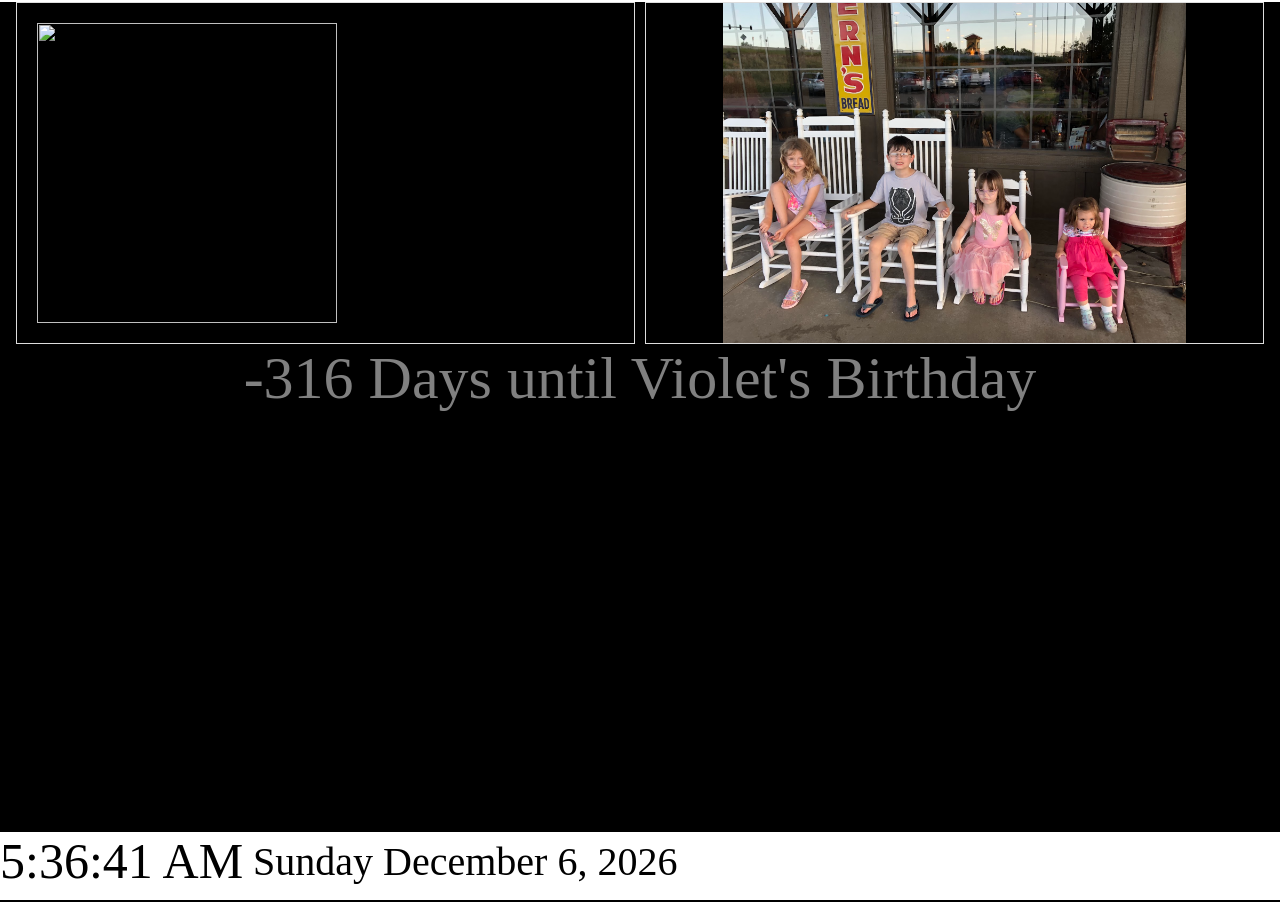
==== commit f55e2181: "updates" ====
--- a/index.html
+++ b/index.html
@@ -5,9 +5,8 @@
 	<meta name="viewport" content="width=device-width, initial-scale=1.0">
 	<title>Infobar</title>
 	<link rel="stylesheet" href="css/alerts.css" />
-	<link rel="stylesheet" href="css/backgrounds.css" />
+	
 	<link rel="stylesheet" href="css/birthday.css" />
-	<link rel="stylesheet" href="css/buttons.css" />
 	<link rel="stylesheet" href="css/charts.css" />
 	<link rel="stylesheet" href="css/chores.css" />
 	<link rel="stylesheet" href="css/datetime.css" />
@@ -19,158 +18,31 @@
 	<link rel="stylesheet" href="css/upcoming.css" />
 	<link rel="stylesheet" href="css/wish.css" />
 	<link rel="stylesheet" href="css/styles.css" />
-	<link rel="stylesheet" href="css/newyear.css" />
-
 </head>
 
 <body>
 	<div class="main_container">
-		<div id="header_top" class="alert hidden">
-			<div>Ivy Dance Class - 3:30</div>
-		</div>
-		<div id="date_bar" class="date_bar">
-			<div id="time" class="currentTime"></div>
-			<div id="date" class="currentDate"></div>
-		</div>
-		<div class="image_slider hidden" id="image_slider">
-			<img src="https://pusheen.com/wp-content/themes/pusheen-custom/img/header-pusheen.gif" alt="Sliding Image">
-		</div>
-
-		<div id="multiply_canvas" class="multiply_canvas hidden">
-			<div id="mult1" class="mult_item">9</div>
-			<div id="operand" class="mult_item">X</div>
-			<div id="mult2" class="mult_item">9</div>
-			<div id="multequals" class="mult_item">=</div>
-			<div id="product" class="mult_item">81</div>
-		</div>
-		<div id="state_canvas" class="component_canvas hidden">
-			Capital of
-			<div id="component_state" class="component_item"></div> is
-			<div id="component_capital" class="component_item"></div>
-		</div>
-		<div class="upcoming hidden">
-			<ul id="upcoming_list" class="upcoming-list">
-			</ul>
-		</div>
 		<div class="container">
 			<div class="column left">
 				<img id="moon_phase_image" src="https://www.timeanddate.com/scripts/moon.php?i=.99&amp;p=.3&amp;r=0.311"
 					width="300" height="300">
 			</div>
-			<div class="column right" id="newyear_image"></div>
+			<div class="column active-image"></div>
 		</div>
-		<div style="text-align: center; font-size: 80px;">3 Days until 2025</div>
 
-		<div style="text-align: center; font-size: 120px;" id="new_year_countdown">00:00:00</div>
-	</div>
-	</div>
+		<div class="countdown_current" id="countdown_current"></div>
 
-	</div>
-
-
-	<div class="countdown hidden">
-		<div class="countdown_timer" id="countdown_timer"></div>
-	</div>
-
-
-	<div id="button_bar" class="button_bar hidden">
-		<div class="button_slot">&nbsp;</div>
-		<div class="button_slot">&nbsp;</div>
-		<div class="button_slot">&nbsp;</div>
-	</div>
-	<div class="container hidden">
-		<div id="dashboard" class="dashboard table_4 hidden">
-			<div id="chore-list" class="cell basic-list chore-list"></div>
-			<div id="wish-list" class="cell basic-list wish-list"></div>
-			<div id="grocery-list" class="cell basic-list grocery-list"></div>
-			<div id="meal-list" class="cell basic-list meal-list cell"></div>
+		<div id="date_bar" class="date_bar">
+			<div id="time" class="currentTime"></div>
+			<div id="date" class="currentDate"></div>
 		</div>
-		<div id="alerts" class="cell alerts hidden"></div>
-		<div id="countdown" class="cell alerts hidden">123</div>
-		<div id="finance_strip" class="table_5 hidden">
-			<div id="budget" class="cell_small">
-				Spending
-				<div class="bar-chart" id="barChart"></div>
-			</div>
-			<div id="debt" class="cell_small">
-				Utilities
-				<div class="pie-chart-container">
-					<div class="pie-chart" id="pieChart"></div>
-					<div class="label" id="label1"></div>
-					<div class="label" id="label2"></div>
-					<div class="label" id="label3"></div>
-					<div class="label" id="label4"></div>
-				</div>
-				<div class="label" id="label1"></div>
-				<div class="label" id="label2"></div>
-				<div class="label" id="label3"></div>
-				<div class="label" id="label4"></div>
-			</div>
-			<div id="eat-out" class="cell_small">eat-out
-				<div class="bar-chart" id="barChart_EatOut"></div>
-			</div>
-			<div id="savings" class="cell_small">Savings
-				<div class="bar-chart" id="barChart_Savings"></div>
-				<div id="goals" class="container_col1">
-					<div class="row">Dr. Pepper</div>
-					<div class="row">Dish Soap</div>
-					<div class="row">Milk</div>
-					<div class="row">Ham</div>
-					<div class="row">Salad & Croutons</div>
-					<div class="row">Taco Shells</div>
-					<div class="row">Taco Meat</div>
-				</div>
-			</div>
-			<div class="cell_small">
-				<div id="grocery" class="container_col1">
-					<div class="row">Dr. Pepper</div>
-					<div class="row">Dish Soap</div>
-					<div class="row">Milk</div>
-					<div class="row">Ham</div>
-				</div>
-			</div>
-		</div>
-		<!-- <div id="chore-list" class="cell basic-list chore-list"></div>-->
-	</div>
-	<div class="scene hidden" id="scene">
-		<div class="moon"></div>
-	</div>
 	</div>
 	<script src="scripts/scripts.js"></script>
-	<script src="scripts/charts.js"></script>
-	<script src="scripts/christmas.js"></script>
-
-	<script>
-		const slices = [{
-				color: '#4caf50',
-				percent: 30
-			},
-			{
-				color: '#2196f3',
-				percent: 25
-			},
-			{
-				color: '#ffeb3b',
-				percent: 20
-			},
-			{
-				color: '#ff5722',
-				percent: 25
-			},
-		];
-
-		const labels = ['Internet', 'Power', 'Gas', 'Water'];
-
-		createPieChart('pieChart', slices, labels, 300);
-	</script>
-
-	<!-- <script src="scripts/backgrounds.js"></script> -->
 	<script src="scripts/math.js"></script>
 	<script src="scripts/statesandcapitals.js"></script>
 	<script src="scripts/upcoming.js"></script>
 	<script src="scripts/date_time.js"></script>
-
-	<!-- 	<script src="scripts/image_slider.js"></script> -->
+	<script>updateCountdown();</script>
 
 </body>
 
--- a/css/styles.css
+++ b/css/styles.css
@@ -9,7 +9,6 @@
     box-sizing: border-box; /* Includes padding and borders in the height calculation */
 	overflow: hidden;
 }
-
 
 .basic-cell {
 	background-color: black;
@@ -93,6 +92,7 @@
 .main_container {
 	min-height: 100vh; /* Ensures body takes at least 100% of the viewport height */
     box-sizing: border-box; /* Includes padding and borders in the height calculation */
+	margin-top: 2px;
 }
 
 
@@ -176,4 +176,31 @@
     background-color: #444;
     color: #fff;
     text-align: center;
+}
+
+.container {
+    display: flex;
+    flex-wrap: nowrap; /* Ensures no wrapping of columns */
+    gap: 10px; /* Optional space between columns */
+}
+
+.column {
+    flex: 1; /* Equal width for both columns */
+    padding: 20px;
+    border: 1px solid #ddd; /* Optional for visibility */
+}
+
+.left {
+    background-color: black; /* Light background for the left column */
+}
+
+.active-image {
+    background-color: black;
+    background-image: url('../images/cracker_barrel_kids.png');
+    background-size: contain; /* Ensures the whole image fits */
+    background-repeat: no-repeat; /* Prevents tiling */
+    background-position: center; /* Centers the image */
+}
+.countdown_current {
+    text-align: center; font-size: 60px; 
 }
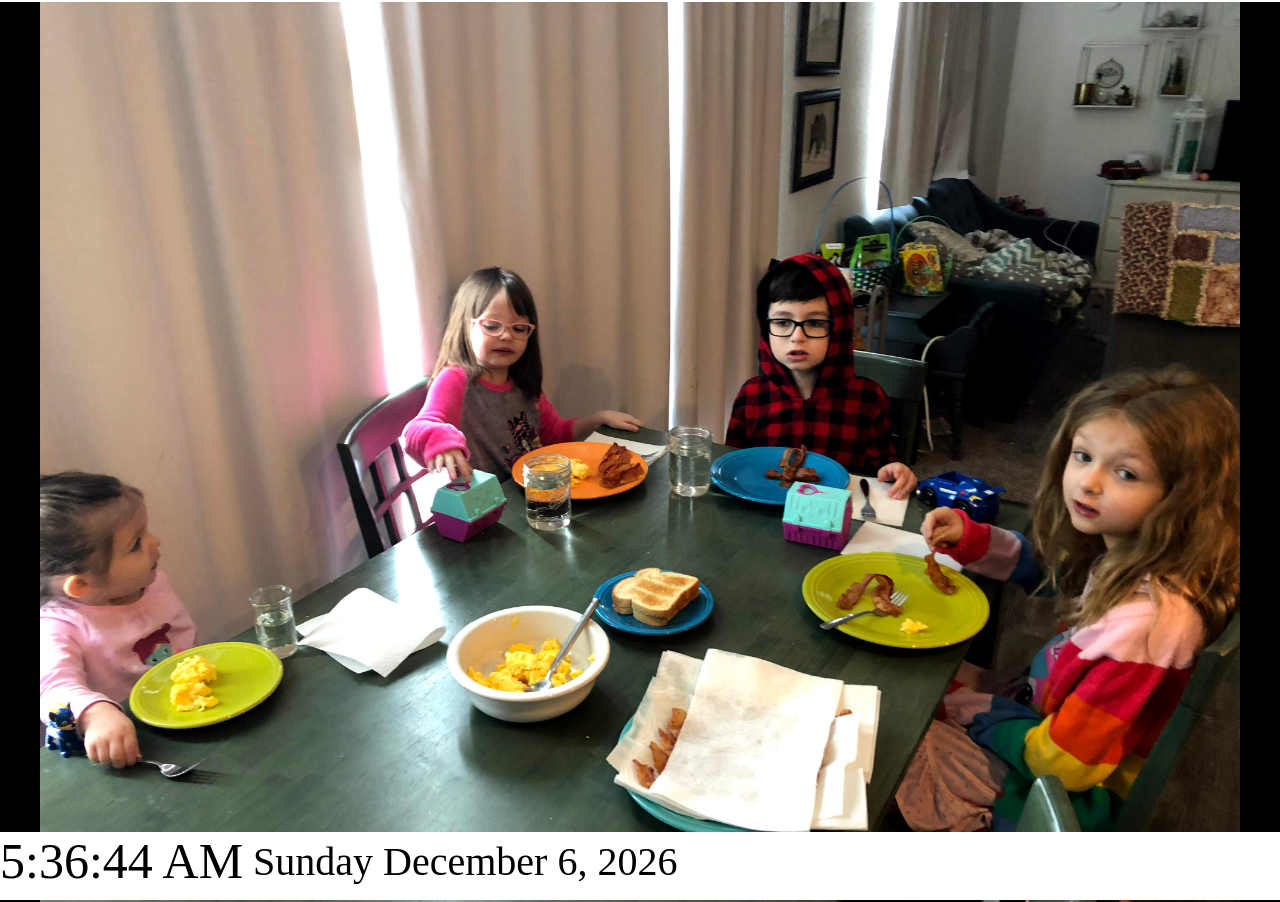
==== commit 456d20ff: "updates" ====
--- a/index.html
+++ b/index.html
@@ -5,7 +5,6 @@
 	<meta name="viewport" content="width=device-width, initial-scale=1.0">
 	<title>Infobar</title>
 	<link rel="stylesheet" href="css/alerts.css" />
-	
 	<link rel="stylesheet" href="css/birthday.css" />
 	<link rel="stylesheet" href="css/charts.css" />
 	<link rel="stylesheet" href="css/chores.css" />
@@ -21,16 +20,16 @@
 </head>
 
 <body>
-	<div class="main_container">
-		<div class="container">
-			<div class="column left">
+	<div class="main_container active-image">
+		<div class="container hidden">
+			<div class="column left hidden">
 				<img id="moon_phase_image" src="https://www.timeanddate.com/scripts/moon.php?i=.99&amp;p=.3&amp;r=0.311"
-					width="300" height="300">
+					width="150" height="150">
 			</div>
-			<div class="column active-image"></div>
+			<div class="column hidden"></div>
 		</div>
-
-		<div class="countdown_current" id="countdown_current"></div>
+		<div><h1></h1></div>
+		<div class="countdown_current hidden" id="countdown_current"></div>
 
 		<div id="date_bar" class="date_bar">
 			<div id="time" class="currentTime"></div>
@@ -39,10 +38,11 @@
 	</div>
 	<script src="scripts/scripts.js"></script>
 	<script src="scripts/math.js"></script>
-	<script src="scripts/statesandcapitals.js"></script>
+	<!--<script src="scripts/statesandcapitals.js"></script>-->
 	<script src="scripts/upcoming.js"></script>
 	<script src="scripts/date_time.js"></script>
-	<script>updateCountdown();</script>
+	<script>updateCountdown(); updateClockTimer();</script>
+
 
 </body>
 
--- a/css/styles.css
+++ b/css/styles.css
@@ -196,7 +196,7 @@
 
 .active-image {
     background-color: black;
-    background-image: url('../images/cracker_barrel_kids.png');
+    background-image: url('../images/kids_easter.jpg');
     background-size: contain; /* Ensures the whole image fits */
     background-repeat: no-repeat; /* Prevents tiling */
     background-position: center; /* Centers the image */
